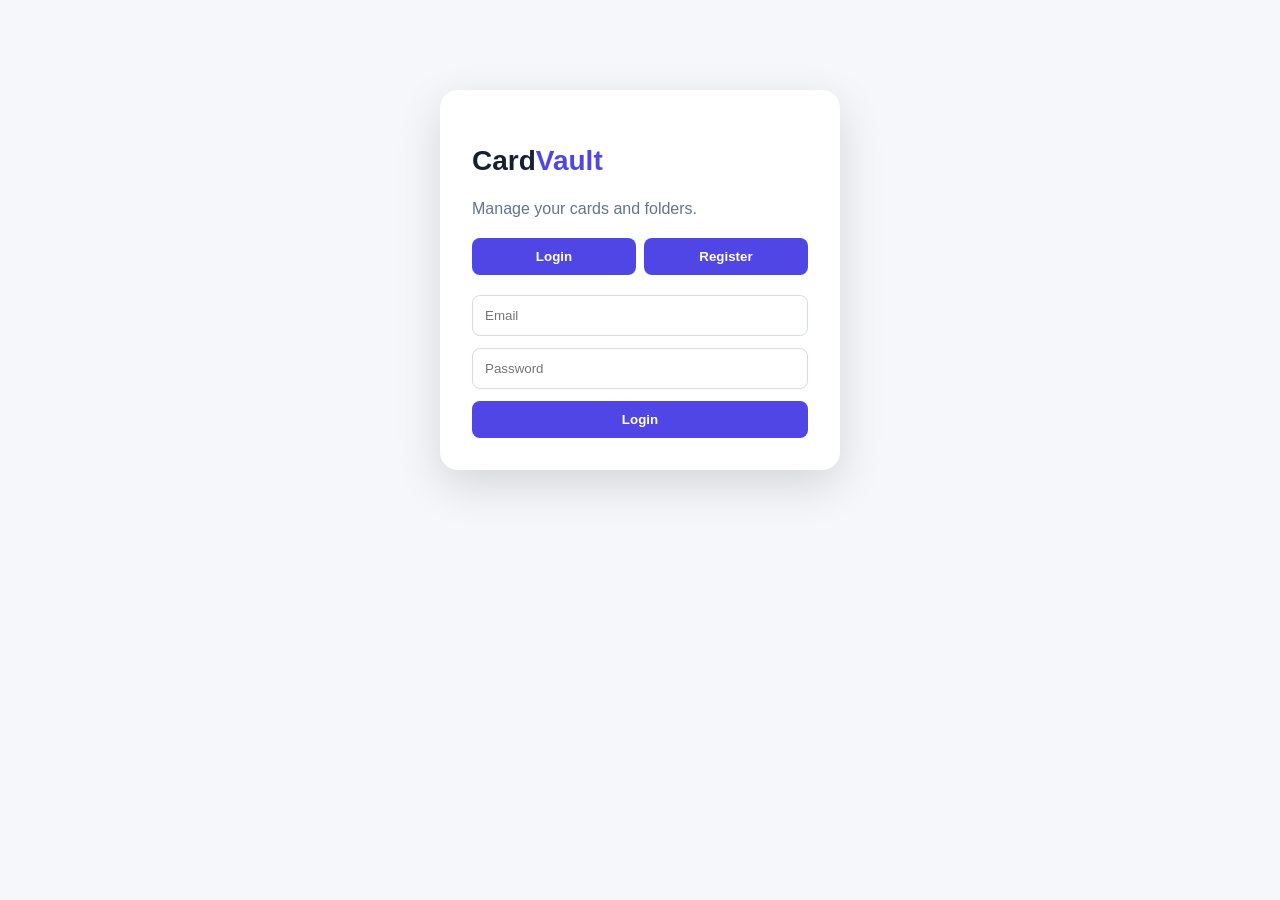
==== frontend/index.html @ f980c4a6 "Initial Card Management DevOps project" ====
<!doctype html><html><head><meta charset="UTF-8"><meta name="viewport" content="width=device-width,initial-scale=1"><title>Card Management Web</title><link rel="stylesheet" href="style.css"></head><body>
<div id="toast"></div><section id="auth"><div class="box"><h1>Card<span>Vault</span></h1><p>Manage your cards and folders.</p><div class="tabs"><button id="lt" class="active">Login</button><button id="rt">Register</button></div><form id="login"><input id="le" type="email" placeholder="Email" required><input id="lp" type="password" placeholder="Password" required><button>Login</button></form><form id="register" class="hide"><input id="rn" placeholder="Full name" required><input id="re" type="email" placeholder="Email" required><input id="rp" type="password" minlength="6" placeholder="Password" required><button>Create account</button></form></div></section>
<section id="app" class="hide"><header><b>Card<span>Vault</span></b><div><span id="welcome"></span> <button id="logout" class="outline">Logout</button></div></header><main><div class="hero"><div><h2>My Card Manager</h2><p>Add cards, create folders and organize information.</p></div><div><button id="addcard">+ Add Card</button><button id="addfolder" class="outline">+ Add Folder</button></div></div><div class="stats"><div><strong id="cc">0</strong><small>Total Cards</small></div><div><strong id="fc">0</strong><small>Folders</small></div></div><div class="layout"><aside><h3>Folders</h3><button class="folder active" data-folder="all">All Cards</button><div id="folders"></div></aside><section><h2 id="title">All Cards</h2><div id="cards"></div><div id="empty" class="empty">No cards yet. Add your first card.</div></section></div><div class="profile"><h3>Profile</h3><div id="profile"></div></div></main></section>
<dialog id="carddlg"><form id="cardform"><h2>Add Card</h2><input id="ct" placeholder="Card title" required><input id="cn" placeholder="Card number" required><div class="two"><input id="ce" placeholder="MM/YY"><input id="cv" placeholder="CVV"></div><select id="cf"><option value="">Unfiled</option></select><textarea id="notes" placeholder="Notes"></textarea><button>Save Card</button><button type="button" class="outline" onclick="carddlg.close()">Cancel</button></form></dialog>
<dialog id="folderdlg"><form id="folderform"><h2>Add Folder</h2><input id="fn" placeholder="Folder name" required><button>Create Folder</button><button type="button" class="outline" onclick="folderdlg.close()">Cancel</button></form></dialog><script src="script.js"></script></body></html>
---- frontend/style.css ----
*{box-sizing:border-box}body{margin:0;font-family:Arial,sans-serif;background:#f5f7fb;color:#172033}.hide{display:none!important}.box{background:white;width:400px;max-width:92%;margin:10vh auto;padding:32px;border-radius:18px;box-shadow:0 15px 45px #0002}.box h1,header b{font-size:28px}.box h1 span,header span{color:#4f46e5}.box p{color:#64748b}.tabs{display:flex;gap:8px;margin:20px 0}.tabs button{flex:1}.active{background:#4f46e5!important;color:white}form{display:grid;gap:12px}input,select,textarea{padding:12px;border:1px solid #d5dbe5;border-radius:8px}button{padding:11px 15px;border:0;border-radius:8px;background:#4f46e5;color:white;font-weight:bold;cursor:pointer}.outline{background:white;color:#334155;border:1px solid #cbd5e1}header{height:70px;background:white;border-bottom:1px solid #e5e7eb;padding:0 5%;display:flex;justify-content:space-between;align-items:center}main{max-width:1150px;margin:auto;padding:30px 20px}.hero{display:flex;justify-content:space-between;align-items:center;gap:20px}.hero h2{font-size:32px;margin-bottom:6px}.hero p{color:#64748b}.stats{display:flex;gap:15px;margin:25px 0}.stats div{background:white;border:1px solid #e5e7eb;padding:18px 28px;border-radius:12px}.stats strong{display:block;font-size:25px}.stats small{color:#64748b}.layout{display:grid;grid-template-columns:200px 1fr;gap:22px}aside,.profile{background:white;border:1px solid #e5e7eb;border-radius:12px;padding:18px}.folder{width:100%;background:transparent;color:#475569;text-align:left;margin:3px 0}.folder.active,.folder:hover{background:#eef2ff;color:#4338ca}.cards{display:grid}.card{background:linear-gradient(135deg,#1e293b,#475569);color:white;border-radius:15px;padding:20px;min-height:165px;position:relative}.grid{display:grid;grid-template-columns:repeat(auto-fill,minmax(260px,1fr));gap:15px}.num{margin-top:30px;font-size:18px;letter-spacing:2px}.meta{display:flex;justify-content:space-between;margin-top:18px;font-size:12px}.del{position:absolute;right:10px;top:10px;background:#fff3}.empty{text-align:center;padding:40px;background:white;border:1px dashed #cbd5e1;border-radius:12px;color:#64748b}.profile{margin-top:22px}.two{display:grid;grid-template-columns:1fr 1fr;gap:10px}dialog{border:0;border-radius:15px;padding:25px;width:420px;max-width:92%}dialog::backdrop{background:#0007}#toast{position:fixed;right:20px;bottom:20px;background:#111827;color:white;padding:12px 18px;border-radius:8px;display:none;z-index:10}#toast.show{display:block}@media(max-width:700px){.hero{display:block}.layout{grid-template-columns:1fr}header{padding:15px;flex-direction:column;height:auto;gap:10px}}
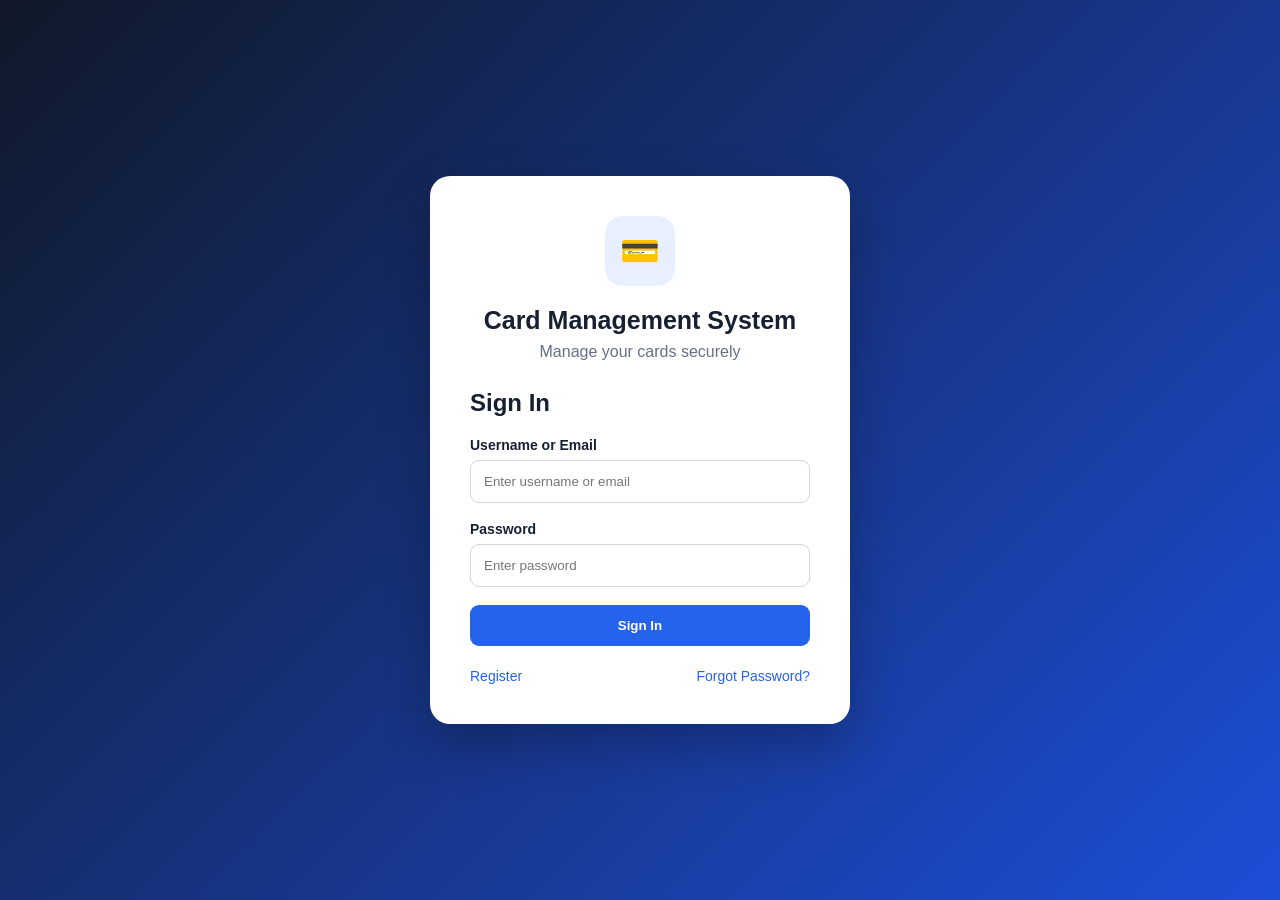
==== commit be03a242: "Update card management system" ====
--- a/frontend/index.html
+++ b/frontend/index.html
@@ -1,5 +1,88 @@
-<!doctype html><html><head><meta charset="UTF-8"><meta name="viewport" content="width=device-width,initial-scale=1"><title>Card Management Web</title><link rel="stylesheet" href="style.css"></head><body>
-<div id="toast"></div><section id="auth"><div class="box"><h1>Card<span>Vault</span></h1><p>Manage your cards and folders.</p><div class="tabs"><button id="lt" class="active">Login</button><button id="rt">Register</button></div><form id="login"><input id="le" type="email" placeholder="Email" required><input id="lp" type="password" placeholder="Password" required><button>Login</button></form><form id="register" class="hide"><input id="rn" placeholder="Full name" required><input id="re" type="email" placeholder="Email" required><input id="rp" type="password" minlength="6" placeholder="Password" required><button>Create account</button></form></div></section>
-<section id="app" class="hide"><header><b>Card<span>Vault</span></b><div><span id="welcome"></span> <button id="logout" class="outline">Logout</button></div></header><main><div class="hero"><div><h2>My Card Manager</h2><p>Add cards, create folders and organize information.</p></div><div><button id="addcard">+ Add Card</button><button id="addfolder" class="outline">+ Add Folder</button></div></div><div class="stats"><div><strong id="cc">0</strong><small>Total Cards</small></div><div><strong id="fc">0</strong><small>Folders</small></div></div><div class="layout"><aside><h3>Folders</h3><button class="folder active" data-folder="all">All Cards</button><div id="folders"></div></aside><section><h2 id="title">All Cards</h2><div id="cards"></div><div id="empty" class="empty">No cards yet. Add your first card.</div></section></div><div class="profile"><h3>Profile</h3><div id="profile"></div></div></main></section>
-<dialog id="carddlg"><form id="cardform"><h2>Add Card</h2><input id="ct" placeholder="Card title" required><input id="cn" placeholder="Card number" required><div class="two"><input id="ce" placeholder="MM/YY"><input id="cv" placeholder="CVV"></div><select id="cf"><option value="">Unfiled</option></select><textarea id="notes" placeholder="Notes"></textarea><button>Save Card</button><button type="button" class="outline" onclick="carddlg.close()">Cancel</button></form></dialog>
-<dialog id="folderdlg"><form id="folderform"><h2>Add Folder</h2><input id="fn" placeholder="Folder name" required><button>Create Folder</button><button type="button" class="outline" onclick="folderdlg.close()">Cancel</button></form></dialog><script src="script.js"></script></body></html>
+<!DOCTYPE html>
+<html lang="en">
+
+<head>
+    <meta charset="UTF-8">
+    <meta name="viewport" content="width=device-width, initial-scale=1.0">
+
+    <title>Card Management System - Sign In</title>
+
+    <link rel="stylesheet" href="style.css">
+</head>
+
+<body>
+
+    <div class="login-container">
+
+        <div class="login-box">
+
+            <div class="login-icon">
+                💳
+            </div>
+
+            <h1>Card Management System</h1>
+
+            <p class="login-subtitle">
+                Manage your cards securely
+            </p>
+
+            <h2>Sign In</h2>
+
+            <form id="loginForm">
+
+                <div class="input-group">
+                    <label for="loginInput">
+                        Username or Email
+                    </label>
+
+                    <input
+                        type="text"
+                        id="loginInput"
+                        placeholder="Enter username or email"
+                        required
+                    >
+                </div>
+
+
+                <div class="input-group">
+                    <label for="password">
+                        Password
+                    </label>
+
+                    <input
+                        type="password"
+                        id="password"
+                        placeholder="Enter password"
+                        required
+                    >
+                </div>
+
+
+                <button type="submit" class="login-btn">
+                    Sign In
+                </button>
+
+            </form>
+
+
+            <div class="links">
+
+                <a href="register.html">
+                    Register
+                </a>
+
+                <a href="forgot-password.html">
+                    Forgot Password?
+                </a>
+
+            </div>
+
+        </div>
+
+    </div>
+
+
+    <script src="script.js"></script>
+
+</body>
+</html>
--- a/frontend/style.css
+++ b/frontend/style.css
@@ -1 +1,797 @@
-*{box-sizing:border-box}body{margin:0;font-family:Arial,sans-serif;background:#f5f7fb;color:#172033}.hide{display:none!important}.box{background:white;width:400px;max-width:92%;margin:10vh auto;padding:32px;border-radius:18px;box-shadow:0 15px 45px #0002}.box h1,header b{font-size:28px}.box h1 span,header span{color:#4f46e5}.box p{color:#64748b}.tabs{display:flex;gap:8px;margin:20px 0}.tabs button{flex:1}.active{background:#4f46e5!important;color:white}form{display:grid;gap:12px}input,select,textarea{padding:12px;border:1px solid #d5dbe5;border-radius:8px}button{padding:11px 15px;border:0;border-radius:8px;background:#4f46e5;color:white;font-weight:bold;cursor:pointer}.outline{background:white;color:#334155;border:1px solid #cbd5e1}header{height:70px;background:white;border-bottom:1px solid #e5e7eb;padding:0 5%;display:flex;justify-content:space-between;align-items:center}main{max-width:1150px;margin:auto;padding:30px 20px}.hero{display:flex;justify-content:space-between;align-items:center;gap:20px}.hero h2{font-size:32px;margin-bottom:6px}.hero p{color:#64748b}.stats{display:flex;gap:15px;margin:25px 0}.stats div{background:white;border:1px solid #e5e7eb;padding:18px 28px;border-radius:12px}.stats strong{display:block;font-size:25px}.stats small{color:#64748b}.layout{display:grid;grid-template-columns:200px 1fr;gap:22px}aside,.profile{background:white;border:1px solid #e5e7eb;border-radius:12px;padding:18px}.folder{width:100%;background:transparent;color:#475569;text-align:left;margin:3px 0}.folder.active,.folder:hover{background:#eef2ff;color:#4338ca}.cards{display:grid}.card{background:linear-gradient(135deg,#1e293b,#475569);color:white;border-radius:15px;padding:20px;min-height:165px;position:relative}.grid{display:grid;grid-template-columns:repeat(auto-fill,minmax(260px,1fr));gap:15px}.num{margin-top:30px;font-size:18px;letter-spacing:2px}.meta{display:flex;justify-content:space-between;margin-top:18px;font-size:12px}.del{position:absolute;right:10px;top:10px;background:#fff3}.empty{text-align:center;padding:40px;background:white;border:1px dashed #cbd5e1;border-radius:12px;color:#64748b}.profile{margin-top:22px}.two{display:grid;grid-template-columns:1fr 1fr;gap:10px}dialog{border:0;border-radius:15px;padding:25px;width:420px;max-width:92%}dialog::backdrop{background:#0007}#toast{position:fixed;right:20px;bottom:20px;background:#111827;color:white;padding:12px 18px;border-radius:8px;display:none;z-index:10}#toast.show{display:block}@media(max-width:700px){.hero{display:block}.layout{grid-template-columns:1fr}header{padding:15px;flex-direction:column;height:auto;gap:10px}}
+* {
+    margin: 0;
+    padding: 0;
+    box-sizing: border-box;
+}
+
+body {
+    margin: 0;
+    font-family: Arial, sans-serif;
+    background: linear-gradient(135deg, #0f172a, #1e3a8a);
+    color: #172033;
+}
+
+/* =========================
+   LOGIN PAGE
+========================= */
+
+.login-container {
+    min-height: 100vh;
+    display: flex;
+    justify-content: center;
+    align-items: center;
+    padding: 20px;
+    background: linear-gradient(135deg, #101828, #1d4ed8);
+}
+
+.login-box {
+    width: 420px;
+    padding: 40px;
+    background: white;
+    border-radius: 20px;
+    text-align: center;
+    box-shadow: 0 20px 50px rgba(0,0,0,.25);
+}
+
+.login-icon {
+    width: 70px;
+    height: 70px;
+    margin: auto;
+    margin-bottom: 20px;
+    border-radius: 18px;
+    background: #e8f0ff;
+    display: flex;
+    align-items: center;
+    justify-content: center;
+    font-size: 32px;
+}
+
+.login-box h1 {
+    font-size: 25px;
+    margin-bottom: 8px;
+}
+
+.login-subtitle {
+    color: #667085;
+    margin-bottom: 28px;
+}
+
+.login-box h2 {
+    text-align: left;
+    margin-bottom: 20px;
+}
+
+.input-group {
+    margin-bottom: 18px;
+    text-align: left;
+}
+
+.input-group label {
+    display: block;
+    margin-bottom: 7px;
+    font-size: 14px;
+    font-weight: bold;
+}
+
+.input-group input {
+    width: 100%;
+    padding: 13px;
+    border: 1px solid #d0d5dd;
+    border-radius: 9px;
+    outline: none;
+}
+
+.input-group input:focus {
+    border-color: #2563eb;
+}
+
+.login-btn {
+    width: 100%;
+    padding: 13px;
+    border: 0;
+    border-radius: 9px;
+    background: #2563eb;
+    color: white;
+    font-weight: bold;
+    cursor: pointer;
+}
+
+.links {
+    display: flex;
+    justify-content: space-between;
+    margin-top: 22px;
+}
+
+.links a {
+    color: #2563eb;
+    text-decoration: none;
+    font-size: 14px;
+}
+
+
+/* =========================
+   EXISTING HOME PAGE
+========================= */
+
+.home-container {
+    min-height: 100vh;
+    padding: 35px 45px;
+    background:
+        radial-gradient(circle at 10% 20%, rgba(37,99,235,.35), transparent 30%),
+        radial-gradient(circle at 90% 80%, rgba(29,78,216,.30), transparent 30%),
+        linear-gradient(135deg, #0f172a, #172554);
+}
+
+.home-container > h1 {
+    max-width: 1150px;
+    margin: 0 auto 30px;
+    color: white;
+    font-size: 32px;
+    font-weight: 700;
+}
+
+
+/* Header */
+
+.home-header {
+    max-width: 1150px;
+    margin: auto;
+    padding: 22px 28px;
+    background: rgba(255,255,255,.96);
+    border-radius: 18px;
+    display: flex;
+    justify-content: space-between;
+    align-items: center;
+    box-shadow: 0 12px 35px rgba(0,0,0,.20);
+}
+
+.home-header h2 {
+    font-size: 22px;
+}
+
+.home-header button {
+    padding: 11px 22px;
+    border: 0;
+    border-radius: 9px;
+    background: #2563eb;
+    color: white;
+    font-weight: bold;
+    cursor: pointer;
+}
+
+.home-header button:hover {
+    background: #1d4ed8;
+}
+
+
+/* Cards area */
+
+#cardsContainer {
+    max-width: 1150px;
+    margin: 28px auto;
+    display: grid;
+    grid-template-columns: repeat(auto-fit, minmax(320px, 1fr));
+    gap: 25px;
+}
+
+
+/* Bank Card */
+
+#cardsContainer .card {
+    min-height: 215px;
+    padding: 28px;
+    border-radius: 20px;
+    position: relative;
+    overflow: hidden;
+    color: white;
+
+    background:
+        radial-gradient(circle at 90% 10%, rgba(255,255,255,.20), transparent 25%),
+        linear-gradient(135deg, #111827, #1e40af 55%, #2563eb);
+
+    box-shadow:
+        0 15px 35px rgba(0,0,0,.30);
+
+    transition: transform .25s ease;
+}
+
+#cardsContainer .card:hover {
+    transform: translateY(-7px);
+}
+
+
+/* Decorative circles */
+
+#cardsContainer .card::before {
+    content: "";
+    position: absolute;
+    width: 190px;
+    height: 190px;
+    right: -70px;
+    top: -70px;
+    border-radius: 50%;
+    border: 35px solid rgba(255,255,255,.08);
+}
+
+#cardsContainer .card::after {
+    content: "";
+    position: absolute;
+    width: 100px;
+    height: 100px;
+    left: -45px;
+    bottom: -45px;
+    border-radius: 50%;
+    background: rgba(255,255,255,.08);
+}
+
+
+/* Card content */
+
+#cardsContainer .card h3 {
+    position: relative;
+    z-index: 2;
+    font-size: 20px;
+    margin-bottom: 30px;
+    text-transform: capitalize;
+}
+
+#cardsContainer .card p {
+    position: relative;
+    z-index: 2;
+    margin: 10px 0;
+    font-size: 14px;
+}
+
+#cardsContainer .card strong {
+    opacity: .70;
+    font-weight: normal;
+}
+
+
+/* Loading */
+
+.loading {
+    color: white;
+    text-align: center;
+    padding: 40px;
+}
+
+
+/* Mobile */
+
+@media (max-width: 700px) {
+
+    .home-container {
+        padding: 25px 18px;
+    }
+
+    .home-container > h1 {
+        font-size: 25px;
+    }
+
+    .home-header {
+        padding: 18px;
+    }
+
+    #cardsContainer {
+        grid-template-columns: 1fr;
+    }
+}
+.folder-section {
+    margin: 25px 0;
+    padding: 25px;
+    background: rgba(255, 255, 255, 0.08);
+    border-radius: 18px;
+    backdrop-filter: blur(10px);
+}
+
+.folder-section h2 {
+    color: white;
+    margin-bottom: 18px;
+}
+
+.folder-create {
+    display: flex;
+    gap: 12px;
+    margin-bottom: 20px;
+}
+
+.folder-create input {
+    flex: 1;
+    padding: 13px 16px;
+    border: none;
+    border-radius: 10px;
+    outline: none;
+    font-size: 15px;
+}
+
+.folder-create button {
+    padding: 13px 20px;
+    border: none;
+    border-radius: 10px;
+    background: #2563eb;
+    color: white;
+    font-weight: bold;
+    cursor: pointer;
+}
+
+.folder-create button:hover {
+    background: #1d4ed8;
+}
+
+#foldersContainer {
+    display: flex;
+    flex-wrap: wrap;
+    gap: 15px;
+}
+
+.folder {
+    padding: 15px 20px;
+    background: white;
+    color: #172033;
+    border-radius: 12px;
+    font-weight: bold;
+    min-width: 180px;
+    box-shadow: 0 8px 20px rgba(0, 0, 0, 0.2);
+}
+
+.folder:hover {
+    transform: translateY(-3px);
+}
+/* =========================
+   DASHBOARD PAGE
+========================= */
+
+.dashboard {
+    min-height: 100vh;
+    display: flex;
+    background:
+        radial-gradient(circle at 80% 10%, rgba(37, 99, 235, 0.25), transparent 30%),
+        linear-gradient(135deg, #0f172a, #172554);
+}
+
+
+/* Sidebar */
+
+.sidebar {
+    width: 250px;
+    min-height: 100vh;
+    padding: 28px 20px;
+    background: rgba(15, 23, 42, 0.96);
+    color: white;
+    position: sticky;
+    top: 0;
+}
+
+.logo {
+    font-size: 21px;
+    font-weight: bold;
+    margin-bottom: 40px;
+}
+
+.sidebar nav {
+    display: flex;
+    flex-direction: column;
+    gap: 10px;
+}
+
+.sidebar nav a {
+    padding: 13px 15px;
+    color: #cbd5e1;
+    text-decoration: none;
+    border-radius: 10px;
+    transition: 0.2s;
+}
+
+.sidebar nav a:hover,
+.sidebar nav a.active {
+    background: #2563eb;
+    color: white;
+}
+
+.logout-btn {
+    width: 100%;
+    margin-top: 40px;
+    padding: 13px;
+    border: none;
+    border-radius: 10px;
+    background: #dc2626;
+    color: white;
+    font-weight: bold;
+    cursor: pointer;
+}
+
+
+/* Main Content */
+
+.main-content {
+    flex: 1;
+    padding: 35px;
+    min-width: 0;
+}
+
+
+/* Topbar */
+
+.topbar {
+    display: flex;
+    justify-content: space-between;
+    align-items: center;
+    margin-bottom: 30px;
+}
+
+.topbar h1 {
+    color: white;
+    font-size: 32px;
+    margin-bottom: 8px;
+}
+
+.topbar p {
+    color: #cbd5e1;
+}
+
+.profile {
+    display: flex;
+    align-items: center;
+    gap: 12px;
+    padding: 10px 16px;
+    background: rgba(255,255,255,0.95);
+    border-radius: 14px;
+}
+
+.avatar {
+    width: 42px;
+    height: 42px;
+    border-radius: 50%;
+    background: #2563eb;
+    color: white;
+    display: flex;
+    align-items: center;
+    justify-content: center;
+    font-weight: bold;
+    font-size: 18px;
+}
+
+.profile small {
+    display: block;
+    color: #667085;
+    margin-top: 3px;
+}
+
+
+/* Statistics */
+
+.stats {
+    display: grid;
+    grid-template-columns: repeat(3, 1fr);
+    gap: 20px;
+    margin-bottom: 30px;
+}
+
+.stat-card {
+    background: rgba(255,255,255,0.96);
+    padding: 23px;
+    border-radius: 18px;
+    display: flex;
+    align-items: center;
+    gap: 18px;
+    box-shadow: 0 12px 30px rgba(0,0,0,0.18);
+}
+
+.stat-icon {
+    width: 52px;
+    height: 52px;
+    border-radius: 14px;
+    background: #e8f0ff;
+    display: flex;
+    align-items: center;
+    justify-content: center;
+    font-size: 25px;
+}
+
+.stat-card span {
+    color: #667085;
+    font-size: 14px;
+}
+
+.stat-card h2 {
+    margin-top: 5px;
+    font-size: 28px;
+}
+
+
+/* Cards Section */
+
+.cards-section {
+    background: rgba(255,255,255,0.08);
+    padding: 25px;
+    border-radius: 20px;
+    backdrop-filter: blur(10px);
+}
+
+.section-header {
+    display: flex;
+    justify-content: space-between;
+    align-items: center;
+    margin-bottom: 25px;
+}
+
+.section-header h2 {
+    color: white;
+    margin-bottom: 5px;
+}
+
+.section-header p {
+    color: #cbd5e1;
+}
+
+.add-card-btn {
+    padding: 12px 20px;
+    border: none;
+    border-radius: 10px;
+    background: #2563eb;
+    color: white;
+    font-weight: bold;
+    cursor: pointer;
+}
+
+.add-card-btn:hover {
+    background: #1d4ed8;
+}
+
+
+/* Add Card */
+
+.add-card-section {
+    margin: 25px 0;
+    padding: 25px;
+    background: rgba(255,255,255,0.95);
+    border-radius: 18px;
+}
+
+.add-card-section h2 {
+    margin-bottom: 20px;
+}
+
+.add-card-section input,
+.add-card-section select {
+    width: 100%;
+    padding: 13px;
+    margin-bottom: 12px;
+    border: 1px solid #d0d5dd;
+    border-radius: 9px;
+    outline: none;
+}
+
+.add-card-section button {
+    padding: 13px 22px;
+    border: none;
+    border-radius: 9px;
+    background: #2563eb;
+    color: white;
+    font-weight: bold;
+    cursor: pointer;
+}
+
+
+/* Responsive Dashboard */
+
+@media (max-width: 900px) {
+
+    .sidebar {
+        width: 210px;
+    }
+
+    .stats {
+        grid-template-columns: 1fr;
+    }
+}
+
+@media (max-width: 700px) {
+
+    .dashboard {
+        display: block;
+    }
+
+    .sidebar {
+        width: 100%;
+        min-height: auto;
+        position: relative;
+    }
+
+    .main-content {
+        padding: 20px;
+    }
+
+    .topbar {
+        display: block;
+    }
+
+    .profile {
+        margin-top: 20px;
+    }
+
+    .section-header {
+        display: block;
+    }
+
+    .add-card-btn {
+        margin-top: 15px;
+    }
+}
+/* =========================
+   SETTINGS
+========================= */
+
+.settings-section {
+    margin-top: 30px;
+    padding: 25px;
+    background: rgba(255, 255, 255, 0.96);
+    border-radius: 18px;
+    box-shadow: 0 12px 30px rgba(0, 0, 0, 0.15);
+}
+
+.settings-section h2 {
+    color: #172033;
+    margin-bottom: 8px;
+}
+
+.settings-section > p {
+    color: #667085;
+    margin-bottom: 20px;
+}
+
+.settings-box {
+    padding: 20px;
+    background: #f8fafc;
+    border-radius: 12px;
+}
+
+.settings-box label {
+    font-weight: bold;
+    color: #667085;
+}
+
+.settings-box p {
+    margin: 8px 0 18px;
+    font-weight: bold;
+}
+
+.settings-box button {
+    padding: 11px 20px;
+    border: none;
+    border-radius: 9px;
+    background: #dc2626;
+    color: white;
+    font-weight: bold;
+    cursor: pointer;
+}/* =========================
+   SIDEBAR NAVIGATION
+========================= */
+
+html {
+    scroll-behavior: smooth;
+}
+
+[id] {
+    scroll-margin-top: 25px;
+}
+/* ==============================
+   PROFESSIONAL BANK CARD
+   ============================== */
+
+.cards-grid {
+    display: grid;
+    grid-template-columns: repeat(2, 1fr);
+    gap: 25px;
+}
+
+.bank-card {
+    min-height: 260px;
+    padding: 25px;
+    border-radius: 22px;
+    background:
+        linear-gradient(135deg, #111827, #1e3a8a);
+    color: white;
+    position: relative;
+    overflow: hidden;
+    box-shadow: 0 15px 35px rgba(0,0,0,.25);
+}
+
+.bank-card::before {
+    content: "";
+    position: absolute;
+    width: 180px;
+    height: 180px;
+    border-radius: 50%;
+    background: rgba(255,255,255,.08);
+    right: -60px;
+    top: -60px;
+}
+
+.bank-card-top {
+    display: flex;
+    justify-content: space-between;
+    align-items: center;
+    font-weight: bold;
+    position: relative;
+}
+
+.card-type {
+    font-size: 18px;
+    font-style: italic;
+}
+
+.chip {
+    width: 48px;
+    height: 36px;
+    margin-top: 25px;
+    border-radius: 7px;
+    background: #d4af37;
+    color: #5b4510;
+    display: flex;
+    align-items: center;
+    justify-content: center;
+    font-size: 25px;
+}
+
+.card-number {
+    margin-top: 22px;
+    font-size: 22px;
+    letter-spacing: 3px;
+    font-family: monospace;
+}
+
+.bank-card-bottom {
+    display: flex;
+    justify-content: space-between;
+    margin-top: 25px;
+}
+
+.bank-card-bottom small {
+    display: block;
+    font-size: 10px;
+    color: #cbd5e1;
+    margin-bottom: 5px;
+}
+
+.bank-card-bottom strong {
+    font-size: 14px;
+}
+
+.card-folder {
+    margin-top: 18px;
+    display: inline-block;
+    padding: 6px 10px;
+    border-radius: 20px;
+    background: rgba(255,255,255,.15);
+    font-size: 12px;
+}
+
+.delete-card-btn {
+    display: block;
+    margin-top: 15px;
+    padding: 9px 15px;
+    border: none;
+    border-radius: 8px;
+    background: #dc2626;
+    color: white;
+    font-weight: bold;
+    cursor: pointer;
+}
+
+.delete-card-btn:hover {
+    background: #b91c1c;
+}
+
+@media (max-width: 900px) {
+    .cards-grid {
+        grid-template-columns: 1fr;
+    }
+}
+.bank-name {
+    margin-top: 12px;
+    font-size: 18px;
+    font-weight: bold;
+    text-transform: uppercase;
+}
